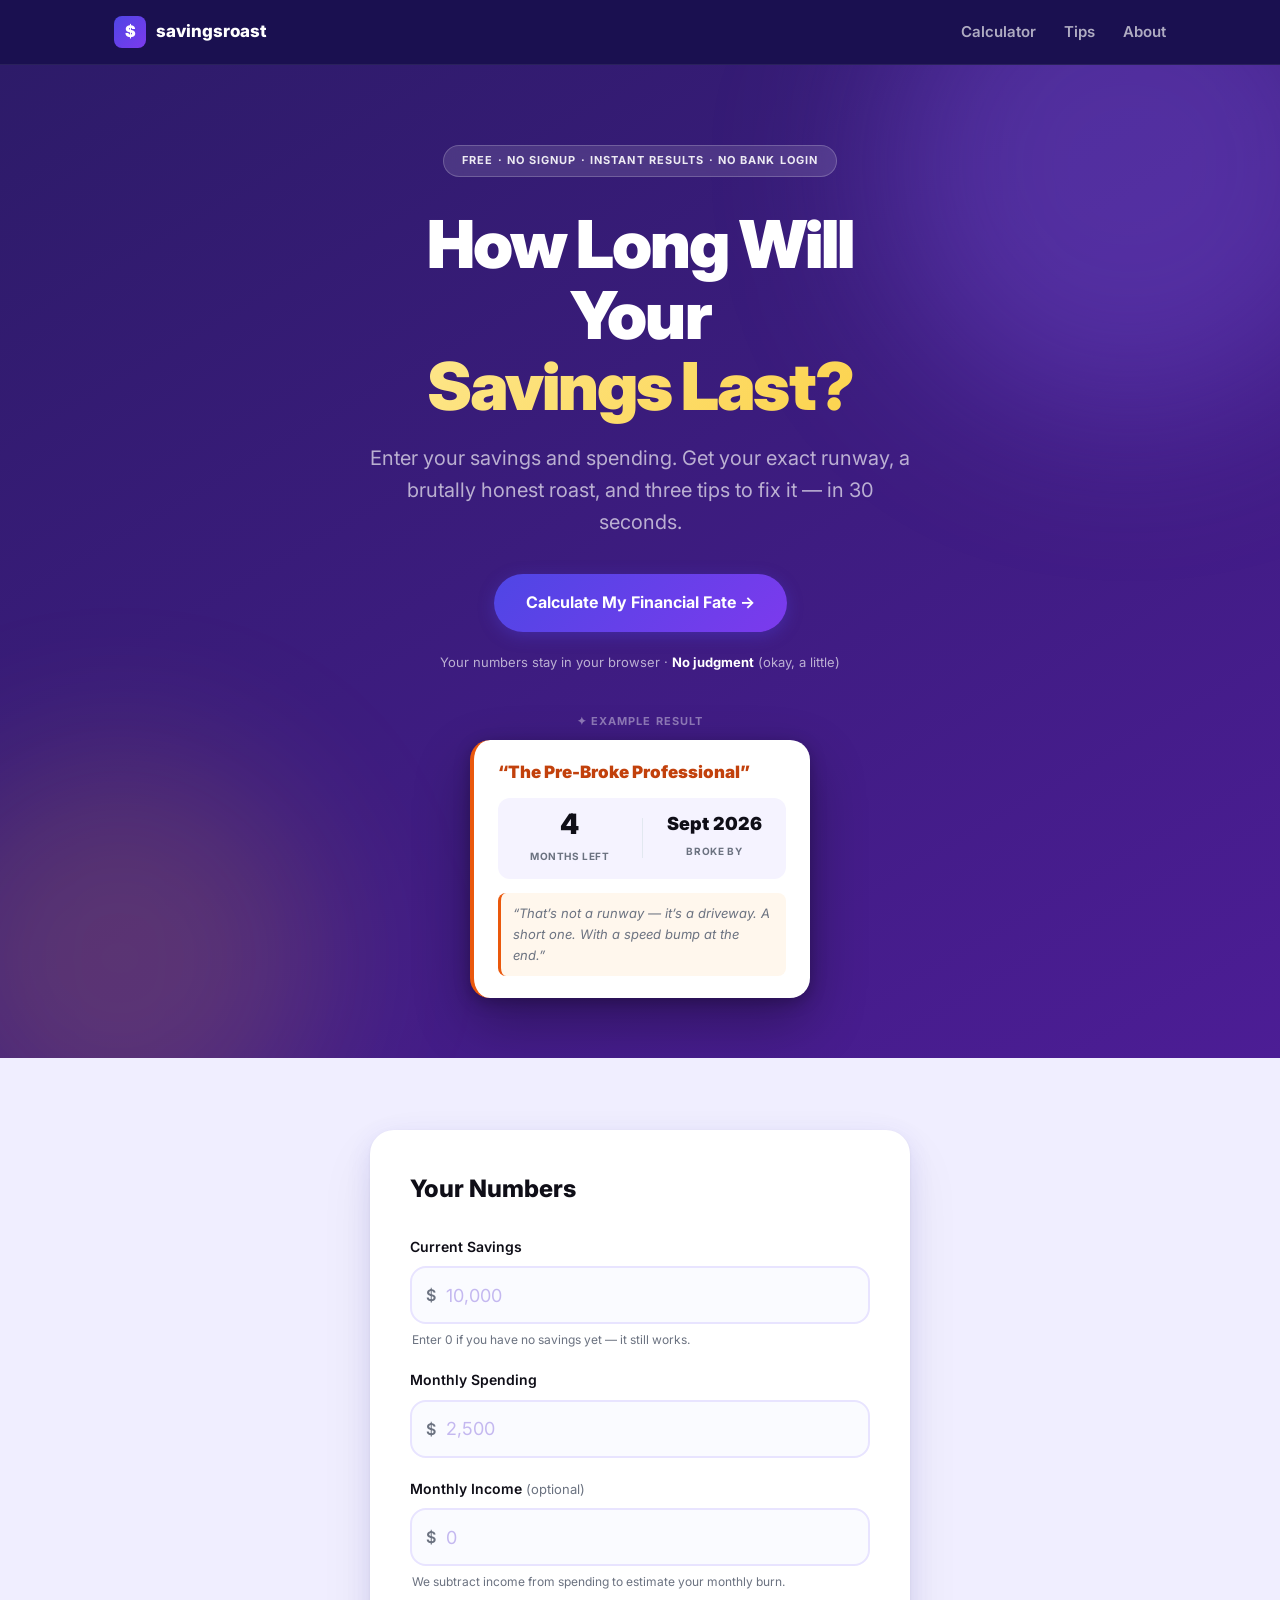
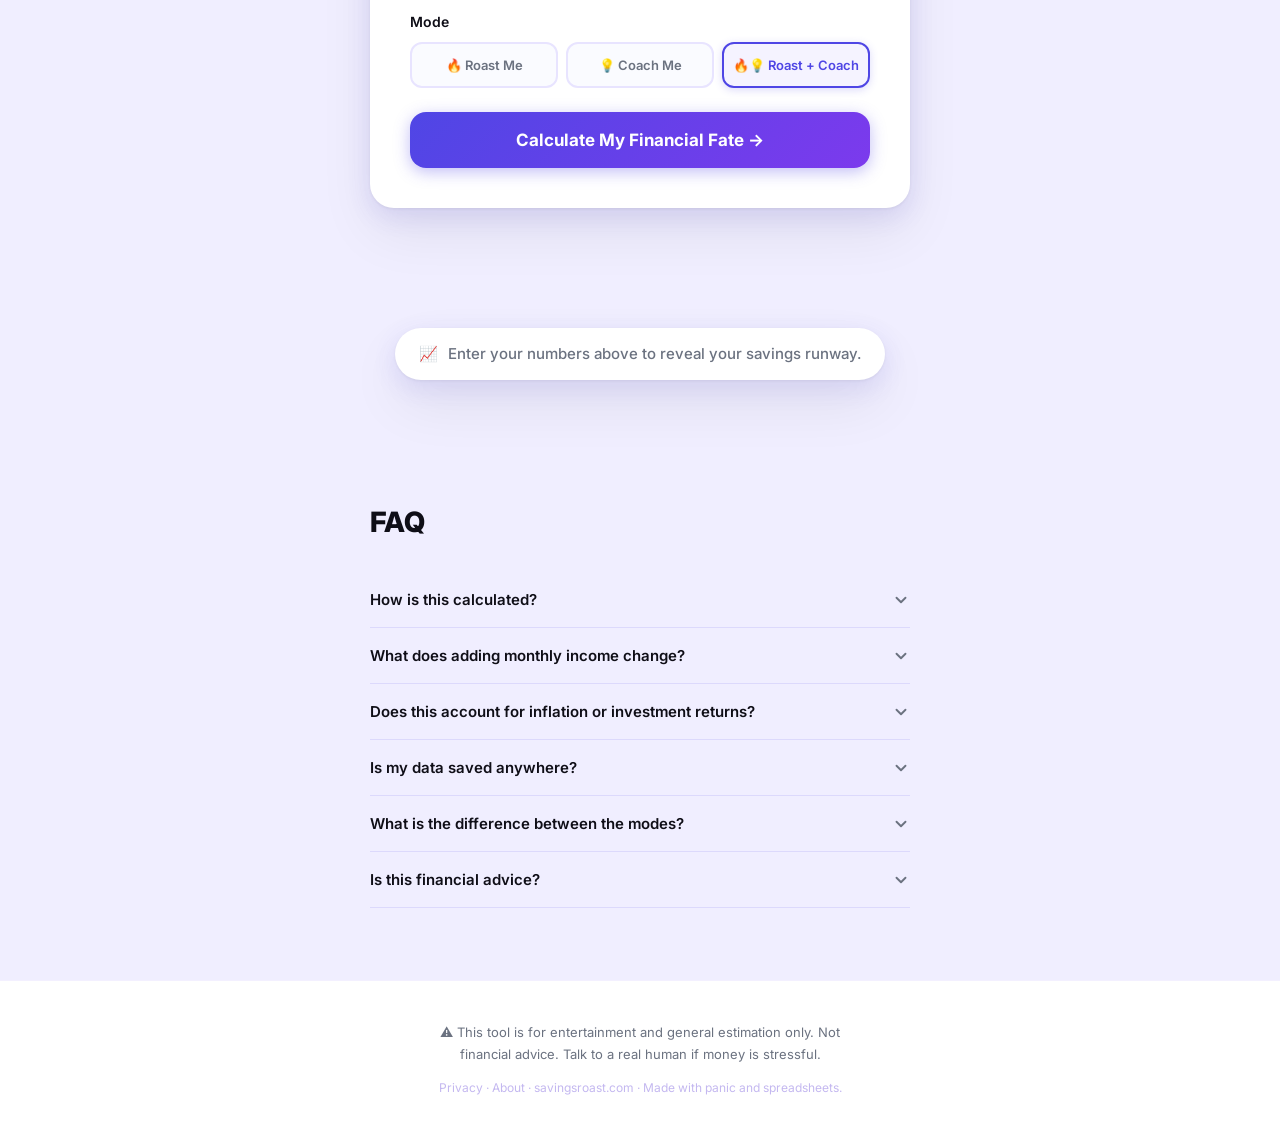
==== index.html @ 1c950df3 "Upgrade: decimal runway, mode toggle, roast templates, new result card design" ====
<!DOCTYPE html>
<html lang="en">
<head>
  <meta charset="UTF-8">
  <meta name="viewport" content="width=device-width, initial-scale=1.0">
  <title>How Long Will Your Savings Last? | Free Savings Runway Calculator</title>
  <meta name="description" content="Find out exactly how long your savings will last. Enter your spending and income, get your runway, a spending nickname, a roast, and three tips to fix it. Free — no signup, no bank login.">
  <meta property="og:title" content="How Long Will Your Savings Last?">
  <meta property="og:description" content="Enter your numbers. Get your runway. Plus a roast you didn't ask for.">
  <meta property="og:type" content="website">
  <meta property="og:url" content="https://savingsroast.com">
  <meta property="og:image" content="https://savingsroast.com/og-image.png">
  <meta name="twitter:card" content="summary_large_image">
  <meta name="twitter:title" content="How Long Will Your Savings Last?">
  <meta name="twitter:description" content="Enter your numbers. Get your runway. Plus a roast you didn't ask for.">
  <meta name="twitter:image" content="https://savingsroast.com/og-image.png">
  <link rel="canonical" href="https://savingsroast.com">
  <link rel="icon" type="image/svg+xml" href="favicon.svg">
  <link rel="preconnect" href="https://fonts.googleapis.com">
  <link rel="preconnect" href="https://fonts.gstatic.com" crossorigin>
  <link href="https://fonts.googleapis.com/css2?family=Inter:wght@400;500;600;700;800;900&display=swap" rel="stylesheet">
  <link rel="stylesheet" href="style.css">
  <script async src="https://pagead2.googlesyndication.com/pagead/js/adsbygoogle.js?client=ca-pub-2034224714901769" crossorigin="anonymous"></script>
</head>
<body>

  <div id="nav-root"></div>
  <script src="/nav.js"></script>

  <!-- ===================== HERO ===================== -->
  <section class="hero" id="top">
    <div class="container">
      <div class="badge">Free &middot; No signup &middot; Instant results &middot; No bank login</div>
      <h1>How Long Will Your<br><span class="accent">Savings Last?</span></h1>
      <p class="subhead">Enter your savings and spending. Get your exact runway, a brutally honest roast, and three tips to fix it &mdash; in 30 seconds.</p>
      <a href="#calculator" class="btn btn-primary">Calculate My Financial Fate &rarr;</a>
      <p class="social-proof">Your numbers stay in your browser &middot; <strong>No judgment</strong> (okay, a little)</p>

      <!-- Sample result preview — shows visitors what they'll get -->
      <div class="hero-preview" aria-hidden="true">
        <p class="preview-eyebrow">&#10022; Example result</p>
        <div class="preview-card">
          <p class="preview-nickname">&ldquo;The Pre-Broke Professional&rdquo;</p>
          <div class="preview-stats">
            <div class="preview-stat">
              <span class="preview-value">4</span>
              <span class="preview-stat-label">months left</span>
            </div>
            <div class="preview-divider"></div>
            <div class="preview-stat">
              <span class="preview-value preview-value--date">Sept 2026</span>
              <span class="preview-stat-label">broke by</span>
            </div>
          </div>
          <p class="preview-roast">&ldquo;That&rsquo;s not a runway &mdash; it&rsquo;s a driveway. A short one. With a speed bump at the end.&rdquo;</p>
        </div>
      </div>
    </div>
  </section>

  <!-- ===================== CALCULATOR ===================== -->
  <section class="calculator-section" id="calculator">
    <div class="container">
      <div class="card form-card">
        <h2>Your Numbers</h2>

        <form id="calculator-form" novalidate>

          <div class="field-group">
            <label for="savings">Current Savings</label>
            <div class="input-wrapper">
              <span class="prefix" aria-hidden="true">$</span>
              <input
                type="text"
                id="savings"
                name="savings"
                inputmode="decimal"
                placeholder="10,000"
                autocomplete="off"
                aria-required="true"
                aria-describedby="savings-hint"
              >
            </div>
            <p class="field-hint" id="savings-hint">Enter 0 if you have no savings yet &mdash; it still works.</p>
          </div>

          <div class="field-group">
            <label for="spending">Monthly Spending</label>
            <div class="input-wrapper">
              <span class="prefix" aria-hidden="true">$</span>
              <input
                type="text"
                id="spending"
                name="spending"
                inputmode="decimal"
                placeholder="2,500"
                autocomplete="off"
                aria-required="true"
              >
            </div>
          </div>

          <div class="field-group">
            <label for="income">
              Monthly Income
              <span class="optional">(optional)</span>
            </label>
            <div class="input-wrapper">
              <span class="prefix" aria-hidden="true">$</span>
              <input
                type="text"
                id="income"
                name="income"
                inputmode="decimal"
                placeholder="0"
                autocomplete="off"
                aria-describedby="income-hint"
              >
            </div>
            <p class="field-hint" id="income-hint">We subtract income from spending to estimate your monthly burn.</p>
          </div>

          <div class="field-group">
            <label id="mode-label">Mode</label>
            <div class="mode-toggle" role="group" aria-labelledby="mode-label">
              <button type="button" class="mode-btn" data-mode="roast" aria-pressed="false">&#128293; Roast Me</button>
              <button type="button" class="mode-btn" data-mode="coach" aria-pressed="false">&#128161; Coach Me</button>
              <button type="button" class="mode-btn active" data-mode="both" aria-pressed="true">&#128293;&#128161; Roast + Coach</button>
            </div>
          </div>

          <div id="error-msg" class="error-msg" role="alert" aria-live="polite"></div>

          <button type="submit" class="btn btn-primary btn-full">Calculate My Financial Fate &rarr;</button>

        </form>
      </div>
    </div>
  </section>

  <!-- ===================== RESULTS ===================== -->
  <section class="results-section" id="results" aria-live="polite" aria-atomic="true">
    <div class="container">

      <div class="card result-card" id="result-card">

        <!-- Headline -->
        <div class="result-headline-section">
          <span class="result-label">&#10022; YOUR SAVINGS RUNWAY</span>
          <p class="result-headline" id="result-headline">Your savings will last about</p>
          <p class="result-duration" id="result-duration"></p>
          <span class="result-status-badge" id="result-status-badge"></span>
        </div>

        <!-- Stats -->
        <div class="stat-grid" id="stat-grid"></div>

        <div class="divider"></div>

        <!-- Identity nickname -->
        <p class="nickname" id="result-nickname"></p>

        <!-- Roast block (shown for roast / both modes) -->
        <div id="roast-block">
          <span class="section-label">&#128293; Your Roast</span>
          <p class="roast-text" id="result-roast"></p>
        </div>

        <!-- Coach block (shown for coach / both modes) -->
        <div id="coach-block">
          <span class="section-label">&#128161; 3 Ways to Stretch Further</span>
          <p class="coach-intro" id="coach-intro"></p>
          <ol class="tips-list" id="result-tips"></ol>
        </div>

        <!-- Disclaimer -->
        <p class="result-disclaimer">This tool is for education and entertainment only. It is not financial advice.</p>

        <p class="watermark">savingsroast.com</p>
      </div>

      <div class="share-row">
        <button class="btn btn-secondary" id="copy-btn" onclick="copyResult()">&#128203; Copy My Result</button>
        <button class="btn btn-secondary" id="copy-roast-btn" onclick="copyRoast()">&#9988;&#65039; Copy the Roast</button>
        <button class="btn btn-secondary" id="tweet-btn" onclick="tweetResult()">&#128038; Tweet My Shame</button>
        <button class="btn btn-outline" onclick="resetForm()">&#8617; Try Again</button>
      </div>

    </div>
  </section>

  <!-- ===================== CALC PROMPT ===================== -->
  <div class="calc-prompt" id="calc-prompt">
    <div class="calc-prompt-inner">
      <span>&#128200;</span>
      <span>Enter your numbers above to reveal your savings runway.</span>
    </div>
  </div>

  <!-- ===================== FAQ ===================== -->
  <section class="faq-section" id="faq">
    <div class="container">
      <h2>FAQ</h2>
      <div class="faq-list" id="faq-list">
        <!-- injected by JS -->
      </div>
    </div>
  </section>

  <!-- footer injected by nav.js -->
  <div id="footer-root"></div>

  <script src="script.js"></script>
</body>
</html>
---- style.css ----
/* ============================================================
   DESIGN TOKENS
   ============================================================ */
:root {
  /* Backgrounds */
  --bg:            #FFFFFF;
  --bg-section:    #F0EEFF;
  --bg-hero-from:  #2D1B69;
  --bg-hero-to:    #4C1D95;

  /* Cards */
  --card:          #FFFFFF;
  --shadow-card:
    0 1px 3px  rgba(0, 0, 0, 0.06),
    0 8px 24px rgba(79, 70, 229, 0.12),
    0 24px 56px rgba(0, 0, 0, 0.07);
  --shadow-btn:    0 4px 16px rgba(79, 70, 229, 0.35);

  /* Text — on dark (hero only) */
  --text-on-dark:       #FFFFFF;
  --text-on-dark-muted: rgba(255, 255, 255, 0.65);

  /* Text — on light (everywhere else) */
  --text-dark:       #0F0E17;
  --text-dark-muted: #6B7280;

  /* Accent */
  --accent:       #4F46E5;
  --accent-hover: #4338CA;

  /* Roast levels */
  --accent-gentle: #16A34A;
  --accent-spicy:  #EA580C;
  --accent-savage: #DC2626;

  /* Shared */
  --radius-sm:   12px;
  --radius-md:   16px;
  --radius-lg:   24px;
  --radius-pill: 999px;
  --font: 'Inter', -apple-system, BlinkMacSystemFont, 'Segoe UI', sans-serif;
  --transition: 0.2s ease;
}

/* ============================================================
   RESET & BASE
   ============================================================ */
*, *::before, *::after {
  box-sizing: border-box;
  margin: 0;
  padding: 0;
}

html { scroll-behavior: smooth; }

body {
  font-family: var(--font);
  background: var(--bg);
  color: var(--text-dark);
  line-height: 1.6;
  -webkit-font-smoothing: antialiased;
}

/* ============================================================
   LAYOUT
   ============================================================ */
.container {
  width: 100%;
  max-width: 580px;
  margin: 0 auto;
  padding: 0 20px;
}

/* ============================================================
   HERO  (dark gradient — bold entry point)
   ============================================================ */
.hero {
  min-height: 100svh;
  display: flex;
  align-items: center;
  justify-content: center;
  text-align: center;
  padding: 80px 0 60px;
  background: linear-gradient(150deg, var(--bg-hero-from) 0%, var(--bg-hero-to) 100%);
  position: relative;
  overflow: hidden;
}

/* Decorative glow blobs */
.hero::before,
.hero::after {
  content: '';
  position: absolute;
  border-radius: 50%;
  filter: blur(80px);
  pointer-events: none;
}
.hero::before {
  width: 500px;
  height: 500px;
  background: rgba(139, 92, 246, 0.3);
  top: -150px;
  right: -100px;
}
.hero::after {
  width: 400px;
  height: 400px;
  background: rgba(251, 191, 36, 0.15);
  bottom: -100px;
  left: -80px;
}

.hero .container { position: relative; z-index: 1; }

/* Badge */
.badge {
  display: inline-block;
  font-size: 11px;
  font-weight: 700;
  letter-spacing: 0.1em;
  text-transform: uppercase;
  color: rgba(255, 255, 255, 0.9);
  background: rgba(255, 255, 255, 0.12);
  border: 1px solid rgba(255, 255, 255, 0.2);
  border-radius: var(--radius-pill);
  padding: 6px 18px;
  margin-bottom: 32px;
  backdrop-filter: blur(8px);
}

.hero h1 {
  font-size: clamp(36px, 9vw, 66px);
  font-weight: 900;
  line-height: 1.08;
  letter-spacing: -0.03em;
  color: var(--text-on-dark);
  margin-bottom: 20px;
}

.hero h1 .accent {
  background: linear-gradient(135deg, #FDE68A 0%, #FCD34D 100%);
  -webkit-background-clip: text;
  -webkit-text-fill-color: transparent;
  background-clip: text;
}

.subhead {
  font-size: clamp(16px, 3.5vw, 20px);
  color: var(--text-on-dark-muted);
  margin-bottom: 36px;
  line-height: 1.6;
}

.social-proof {
  margin-top: 20px;
  font-size: 13px;
  color: var(--text-on-dark-muted);
}

.social-proof strong { color: var(--text-on-dark); }

/* ============================================================
   BUTTONS
   ============================================================ */
.btn {
  display: inline-flex;
  align-items: center;
  justify-content: center;
  gap: 8px;
  padding: 16px 32px;
  border-radius: var(--radius-pill);
  font-family: var(--font);
  font-size: 16px;
  font-weight: 700;
  cursor: pointer;
  border: none;
  text-decoration: none;
  transition: transform var(--transition), box-shadow var(--transition);
  white-space: nowrap;
  -webkit-tap-highlight-color: transparent;
}

.btn:active { transform: scale(0.97); }

.btn-primary {
  background: linear-gradient(135deg, #4F46E5, #7C3AED);
  color: #FFFFFF;
  box-shadow: var(--shadow-btn);
}

.btn-primary:hover {
  transform: translateY(-2px);
  box-shadow: 0 8px 28px rgba(79, 70, 229, 0.5);
}

.btn-secondary {
  background: #FFFFFF;
  color: var(--text-dark);
  border: 1.5px solid #E5E7EB;
  box-shadow: 0 1px 3px rgba(0, 0, 0, 0.06);
}

.btn-secondary:hover {
  border-color: var(--accent);
  color: var(--accent);
  box-shadow: 0 2px 8px rgba(79, 70, 229, 0.15);
}

.btn-outline {
  background: transparent;
  color: var(--text-dark-muted);
  border: 1.5px solid #E5E7EB;
}

.btn-outline:hover {
  color: var(--text-dark);
  border-color: #D1D5DB;
}

.btn-full {
  width: 100%;
  padding: 18px;
  font-size: 17px;
  border-radius: var(--radius-md);
  margin-top: 4px;
}

/* ============================================================
   CARDS
   ============================================================ */
.card {
  background: var(--card);
  border-radius: var(--radius-lg);
  padding: 32px 28px;
  box-shadow: var(--shadow-card);
  color: var(--text-dark);
}

/* ============================================================
   CALCULATOR SECTION  (light lavender background)
   ============================================================ */
.calculator-section {
  padding: 72px 0;
  background: var(--bg-section);
}

.form-card h2 {
  font-size: 24px;
  font-weight: 800;
  color: var(--text-dark);
  margin-bottom: 28px;
}

/* Field Groups */
.field-group { margin-bottom: 20px; }

.field-group label {
  display: block;
  font-size: 14px;
  font-weight: 600;
  color: var(--text-dark);
  margin-bottom: 8px;
}

.optional {
  font-weight: 400;
  color: var(--text-dark-muted);
  font-size: 13px;
}

/* Inputs */
.input-wrapper {
  position: relative;
  display: flex;
  align-items: center;
}

.prefix {
  position: absolute;
  left: 16px;
  font-size: 16px;
  font-weight: 600;
  color: var(--text-dark-muted);
  pointer-events: none;
  z-index: 1;
  line-height: 1;
}

.input-wrapper input {
  width: 100%;
  height: 58px;
  padding: 0 16px 0 34px;
  font-family: var(--font);
  font-size: 18px;
  font-weight: 600;
  color: var(--text-dark);
  background: #FAFBFF;
  border: 2px solid #E8E4FF;
  border-radius: var(--radius-md);
  outline: none;
  transition: border-color var(--transition), box-shadow var(--transition), background var(--transition);
  -webkit-appearance: none;
  appearance: none;
}

.input-wrapper input::placeholder {
  color: #C4B8F0;
  font-weight: 400;
}

.input-wrapper input:focus {
  border-color: var(--accent);
  box-shadow: 0 0 0 4px rgba(79, 70, 229, 0.12);
  background: #FFFFFF;
}

/* Roast Toggle */
.roast-toggle {
  display: flex;
  gap: 8px;
}

.roast-btn {
  flex: 1;
  padding: 14px 8px;
  border-radius: var(--radius-sm);
  font-family: var(--font);
  font-size: 14px;
  font-weight: 600;
  cursor: pointer;
  border: 2px solid #E8E4FF;
  background: #FAFBFF;
  color: var(--text-dark-muted);
  transition: all var(--transition);
  -webkit-tap-highlight-color: transparent;
}

.roast-btn:hover {
  border-color: #C4B8F0;
  color: var(--text-dark);
}

.roast-btn.active[data-level="gentle"] {
  border-color: var(--accent-gentle);
  background: #F0FDF4;
  color: #15803D;
  box-shadow: 0 2px 8px rgba(22, 163, 74, 0.2);
}

.roast-btn.active[data-level="spicy"] {
  border-color: var(--accent-spicy);
  background: #FFF7ED;
  color: #C2410C;
  box-shadow: 0 2px 8px rgba(234, 88, 12, 0.2);
}

.roast-btn.active[data-level="savage"] {
  border-color: var(--accent-savage);
  background: #FEF2F2;
  color: #B91C1C;
  box-shadow: 0 2px 8px rgba(220, 38, 38, 0.2);
}

/* Error */
.error-msg {
  display: none;
  color: #B91C1C;
  font-size: 14px;
  font-weight: 500;
  margin-bottom: 16px;
  padding: 12px 16px;
  background: #FEF2F2;
  border-radius: var(--radius-sm);
  border: 1.5px solid #FECACA;
}

.error-msg.visible { display: block; }

/* ============================================================
   RESULTS SECTION  (clean white)
   ============================================================ */
.results-section {
  padding: 72px 0;
  background: var(--bg);
  display: none;
}

.results-section.visible { display: block; }

/* Result Card */
.result-card {
  margin-bottom: 20px;
  border: 3px solid transparent;
  transition: border-color var(--transition);
  background: #FFFFFF;
}

/* border/shadow handled by data-severity rules — see top of file */
.result-card[data-level="savage"] {
  /* legacy — kept for safety, overridden by data-severity */
}

/* Result Header */
.result-header { margin-bottom: 20px; }

.result-label {
  font-size: 11px;
  font-weight: 700;
  letter-spacing: 0.12em;
  text-transform: uppercase;
  color: var(--text-dark-muted);
  display: block;
  margin-bottom: 8px;
}

.nickname {
  font-size: clamp(20px, 5vw, 27px);
  font-weight: 900;
  color: var(--text-dark);
  line-height: 1.2;
}

/* nickname colors now handled by data-severity rules above */

/* Stat Grid */
.stat-grid {
  display: grid;
  grid-template-columns: 1fr 1fr;
  gap: 10px;
  margin-bottom: 20px;
}

.stat-box {
  background: #F5F3FF;
  border-radius: var(--radius-md);
  padding: 18px 12px;
  text-align: center;
}

.stat-value {
  font-size: clamp(24px, 6vw, 36px);
  font-weight: 900;
  color: var(--text-dark);
  line-height: 1.1;
  display: block;
  word-break: break-word;
}

.stat-label {
  font-size: 11px;
  font-weight: 600;
  color: var(--text-dark-muted);
  text-transform: uppercase;
  letter-spacing: 0.06em;
  margin-top: 5px;
  display: block;
}

.stat-full { grid-column: 1 / -1; }

/* Divider */
.divider {
  height: 1px;
  background: #F3F0FF;
  margin: 20px 0;
}

/* Section Labels */
.section-label {
  font-size: 12px;
  font-weight: 700;
  letter-spacing: 0.08em;
  text-transform: uppercase;
  color: var(--text-dark-muted);
  display: block;
  margin-bottom: 10px;
}

/* Roast */
.roast-text {
  font-size: 16px;
  font-style: italic;
  color: var(--text-dark);
  line-height: 1.65;
  padding: 16px 18px;
  background: #FAFBFF;
  border-radius: var(--radius-sm);
  border-left: 4px solid transparent;
}

/* roast-text colors now handled by data-severity rules above */

/* Tips */
.tips-list {
  list-style: none;
  counter-reset: tips;
  display: flex;
  flex-direction: column;
  gap: 10px;
}

.tips-list li {
  counter-increment: tips;
  display: flex;
  align-items: flex-start;
  gap: 12px;
  font-size: 15px;
  color: var(--text-dark);
  line-height: 1.5;
}

.tips-list li::before {
  content: counter(tips);
  display: flex;
  align-items: center;
  justify-content: center;
  flex-shrink: 0;
  width: 26px;
  height: 26px;
  background: #EDE9FE;
  border-radius: 50%;
  font-size: 11px;
  font-weight: 800;
  color: var(--accent);
  margin-top: 0;
}

/* Watermark */
.watermark {
  margin-top: 24px;
  text-align: center;
  font-size: 12px;
  font-weight: 600;
  color: #C4B8F0;
  letter-spacing: 0.06em;
}

/* Share Row */
.share-row {
  display: flex;
  flex-wrap: wrap;
  gap: 10px;
  justify-content: center;
}

.share-row .btn {
  font-size: 14px;
  padding: 12px 20px;
}

/* ============================================================
   FAQ SECTION  (light lavender — matches calculator)
   ============================================================ */
.faq-section {
  padding: 72px 0;
  background: var(--bg-section);
}

.faq-section h2 {
  font-size: 28px;
  font-weight: 800;
  color: var(--text-dark);
  margin-bottom: 28px;
}

.faq-item {
  border-bottom: 1px solid rgba(79, 70, 229, 0.12);
  background: transparent;
}

.faq-question {
  width: 100%;
  display: flex;
  justify-content: space-between;
  align-items: center;
  padding: 18px 0;
  background: none;
  border: none;
  cursor: pointer;
  font-family: var(--font);
  font-size: 15px;
  font-weight: 600;
  color: var(--text-dark);
  text-align: left;
  gap: 16px;
  -webkit-tap-highlight-color: transparent;
  transition: color var(--transition);
}

.faq-question:hover { color: var(--accent); }

.faq-chevron {
  flex-shrink: 0;
  width: 18px;
  height: 18px;
  color: var(--text-dark-muted);
  transition: transform 0.25s ease, color 0.2s ease;
}

.faq-item.open .faq-chevron {
  transform: rotate(180deg);
  color: var(--accent);
}

.faq-answer {
  overflow: hidden;
  max-height: 0;
  transition: max-height 0.3s ease, padding 0.3s ease;
  font-size: 14px;
  color: var(--text-dark-muted);
  line-height: 1.75;
  padding-bottom: 0;
}

.faq-item.open .faq-answer {
  max-height: 300px;
  padding-bottom: 18px;
}

/* ============================================================
   FOOTER
   ============================================================ */
.footer {
  padding: 40px 0 48px;
  text-align: center;
  background: var(--bg);
  border-top: 1px solid #F3F0FF;
}

.disclaimer {
  font-size: 13px;
  color: var(--text-dark-muted);
  max-width: 400px;
  margin: 0 auto 12px;
  line-height: 1.7;
}

.footer-tag {
  font-size: 12px;
  color: #C4B8F0;
}

.footer-link {
  color: inherit;
  text-decoration: none;
  transition: color var(--transition);
}

.footer-link:hover { color: var(--text-dark-muted); }

/* ============================================================
   MODE TOGGLE  (Roast Me / Coach Me / Roast + Coach)
   ============================================================ */
.mode-toggle {
  display: flex;
  gap: 8px;
  flex-wrap: wrap;
}

.mode-btn {
  flex: 1;
  min-width: 0;
  padding: 13px 6px;
  border-radius: var(--radius-sm);
  font-family: var(--font);
  font-size: 13px;
  font-weight: 600;
  cursor: pointer;
  border: 2px solid #E8E4FF;
  background: #FAFBFF;
  color: var(--text-dark-muted);
  transition: all var(--transition);
  text-align: center;
  -webkit-tap-highlight-color: transparent;
}

.mode-btn:hover {
  border-color: #C4B8F0;
  color: var(--text-dark);
}

.mode-btn.active[data-mode="roast"] {
  border-color: var(--accent-spicy);
  background: #FFF7ED;
  color: #C2410C;
  box-shadow: 0 2px 8px rgba(234, 88, 12, 0.2);
}

.mode-btn.active[data-mode="coach"] {
  border-color: var(--accent-gentle);
  background: #F0FDF4;
  color: #15803D;
  box-shadow: 0 2px 8px rgba(22, 163, 74, 0.2);
}

.mode-btn.active[data-mode="both"] {
  border-color: var(--accent);
  background: #F5F3FF;
  color: var(--accent);
  box-shadow: 0 2px 8px rgba(79, 70, 229, 0.2);
}

@media (max-width: 380px) {
  .mode-toggle   { flex-direction: column; }
  .mode-btn      { flex: none; font-size: 14px; }
}

/* ============================================================
   RESULT CARD — SEVERITY SYSTEM  (replaces data-level)
   ============================================================ */
.result-card[data-severity="danger"] {
  border-color: var(--accent-savage);
  box-shadow: 0 1px 3px rgba(0,0,0,.06), 0 8px 24px rgba(220,38,38,.14), 0 24px 56px rgba(0,0,0,.06);
}
.result-card[data-severity="caution"] {
  border-color: var(--accent-spicy);
  box-shadow: 0 1px 3px rgba(0,0,0,.06), 0 8px 24px rgba(234,88,12,.14), 0 24px 56px rgba(0,0,0,.06);
}
.result-card[data-severity="good"] {
  border-color: var(--accent-gentle);
  box-shadow: 0 1px 3px rgba(0,0,0,.06), 0 8px 24px rgba(22,163,74,.14), 0 24px 56px rgba(0,0,0,.06);
}

.result-card[data-severity="danger"]  .nickname { color: #B91C1C; }
.result-card[data-severity="caution"] .nickname { color: #C2410C; }
.result-card[data-severity="good"]    .nickname { color: #15803D; }

.result-card[data-severity="danger"]  .roast-text { border-left-color: var(--accent-savage); background: #FEF2F2; }
.result-card[data-severity="caution"] .roast-text { border-left-color: var(--accent-spicy);  background: #FFF7ED; }
.result-card[data-severity="good"]    .roast-text { border-left-color: var(--accent-gentle); background: #F0FDF4; }

/* ============================================================
   RESULT CARD — HEADLINE & DURATION
   ============================================================ */
.result-headline-section {
  margin-bottom: 20px;
}

.result-headline {
  font-size: 14px;
  font-weight: 600;
  color: var(--text-dark-muted);
  text-transform: uppercase;
  letter-spacing: 0.06em;
  margin-bottom: 4px;
}

.result-duration {
  font-size: clamp(32px, 8vw, 52px);
  font-weight: 900;
  color: var(--text-dark);
  line-height: 1.1;
  letter-spacing: -0.02em;
  margin-bottom: 10px;
}

.result-status-badge {
  display: inline-block;
  padding: 4px 14px;
  border-radius: var(--radius-pill);
  font-size: 11px;
  font-weight: 700;
  letter-spacing: 0.07em;
  text-transform: uppercase;
}

.result-card[data-severity="danger"]  .result-status-badge { background: #FEF2F2; color: #B91C1C; }
.result-card[data-severity="caution"] .result-status-badge { background: #FFF7ED; color: #C2410C; }
.result-card[data-severity="good"]    .result-status-badge { background: #F0FDF4; color: #15803D; }

/* ============================================================
   RESULT CARD — COACH BLOCK
   ============================================================ */
#coach-block {
  margin-top: 4px;
}

#roast-block + #coach-block {
  border-top: 1px solid #F3F0FF;
  margin-top: 20px;
  padding-top: 20px;
}

.coach-intro {
  font-size: 15px;
  color: var(--text-dark);
  line-height: 1.7;
  padding: 14px 16px;
  background: #F0FDF4;
  border-radius: var(--radius-sm);
  border-left: 4px solid var(--accent-gentle);
  margin-bottom: 16px;
}

/* ============================================================
   RESULT CARD — DISCLAIMER
   ============================================================ */
.result-disclaimer {
  margin-top: 20px;
  font-size: 11px;
  color: #C4B8F0;
  text-align: center;
  line-height: 1.5;
  padding-top: 16px;
  border-top: 1px solid #F3F0FF;
}

/* ============================================================
   CALC PROMPT  (shows before calculation)
   ============================================================ */
.calc-prompt {
  padding: 48px 0;
  text-align: center;
  background: var(--bg-section);
}

.calc-prompt-inner {
  display: inline-flex;
  align-items: center;
  gap: 10px;
  padding: 14px 24px;
  background: var(--card);
  border-radius: var(--radius-pill);
  box-shadow: var(--shadow-card);
  font-size: 15px;
  color: var(--text-dark-muted);
  font-weight: 500;
}

/* ============================================================
   HERO PREVIEW CARD
   ============================================================ */
.hero-preview {
  margin-top: 40px;
  text-align: center;
}

.preview-eyebrow {
  font-size: 11px;
  font-weight: 700;
  letter-spacing: 0.1em;
  text-transform: uppercase;
  color: rgba(255, 255, 255, 0.4);
  margin-bottom: 10px;
}

.preview-card {
  background: #FFFFFF;
  border-radius: 20px;
  padding: 22px 24px;
  max-width: 340px;
  margin: 0 auto;
  border-left: 4px solid var(--accent-spicy);
  box-shadow:
    0 4px 16px rgba(0, 0, 0, 0.25),
    0 24px 56px rgba(0, 0, 0, 0.3);
  text-align: left;
}

.preview-nickname {
  font-size: 17px;
  font-weight: 900;
  color: #C2410C;
  margin-bottom: 14px;
  line-height: 1.25;
}

.preview-stats {
  display: flex;
  align-items: center;
  gap: 0;
  margin-bottom: 14px;
  background: #F5F3FF;
  border-radius: 12px;
  overflow: hidden;
}

.preview-stat {
  flex: 1;
  text-align: center;
  padding: 12px 8px;
}

.preview-divider {
  width: 1px;
  height: 40px;
  background: #E2E8F0;
  flex-shrink: 0;
}

.preview-value {
  display: block;
  font-size: 28px;
  font-weight: 900;
  color: #0F0E17;
  line-height: 1;
  margin-bottom: 4px;
}

.preview-value--date {
  font-size: 18px;
}

.preview-stat-label {
  font-size: 10px;
  font-weight: 700;
  text-transform: uppercase;
  letter-spacing: 0.06em;
  color: #6B7280;
}

.preview-roast {
  font-size: 13px;
  font-style: italic;
  color: #6B7280;
  line-height: 1.6;
  padding: 10px 12px;
  background: #FFF7ED;
  border-radius: 8px;
  border-left: 3px solid var(--accent-spicy);
  margin: 0;
}

/* ============================================================
   FIELD HINTS AND PER-FIELD ERROR STATES
   ============================================================ */
.field-hint {
  font-size: 12px;
  color: var(--text-dark-muted);
  margin-top: 7px;
  line-height: 1.5;
  padding-left: 2px;
}

.input-wrapper.has-error input {
  border-color: var(--accent-savage) !important;
  box-shadow: 0 0 0 4px rgba(220, 38, 38, 0.1) !important;
  background: #FFF5F5;
}

/* ============================================================
   SITE NAV  (shared across all pages)
   ============================================================ */
.site-nav {
  background: #1A1050;
  position: sticky;
  top: 0;
  z-index: 200;
  border-bottom: 1px solid rgba(255, 255, 255, 0.07);
}

.nav-container {
  max-width: 1100px;
  margin: 0 auto;
  padding: 0 24px;
  height: 64px;
  display: flex;
  align-items: center;
  justify-content: space-between;
  gap: 24px;
}

.nav-brand {
  display: flex;
  align-items: center;
  gap: 10px;
  text-decoration: none;
  font-weight: 800;
  font-size: 17px;
  color: #FFFFFF;
  flex-shrink: 0;
}

.nav-brand-icon {
  width: 32px;
  height: 32px;
  background: linear-gradient(135deg, #4F46E5, #7C3AED);
  border-radius: 8px;
  display: flex;
  align-items: center;
  justify-content: center;
  font-size: 16px;
  font-weight: 900;
  color: #FFFFFF;
  flex-shrink: 0;
}

.nav-links {
  display: flex;
  align-items: center;
  gap: 28px;
}

.nav-link {
  text-decoration: none;
  font-size: 15px;
  font-weight: 600;
  color: rgba(255, 255, 255, 0.65);
  transition: color var(--transition);
  white-space: nowrap;
}

.nav-link:hover { color: #FFFFFF; }

.nav-link.active { color: #FCD34D; }

@media (max-width: 400px) {
  .nav-brand-name { display: none; }
  .nav-links { gap: 18px; }
  .nav-link { font-size: 14px; }
}

/* ============================================================
   PAGE HERO  (inner pages — shorter than home hero)
   ============================================================ */
.page-hero {
  padding: 72px 0 56px;
  background: linear-gradient(150deg, var(--bg-hero-from) 0%, var(--bg-hero-to) 100%);
  text-align: center;
  position: relative;
  overflow: hidden;
}

.page-hero::before {
  content: '';
  position: absolute;
  width: 420px;
  height: 420px;
  background: rgba(139, 92, 246, 0.2);
  border-radius: 50%;
  filter: blur(60px);
  top: -160px;
  right: -60px;
  pointer-events: none;
}

.page-hero h1 {
  font-size: clamp(28px, 6vw, 48px);
  font-weight: 900;
  color: #FFFFFF;
  letter-spacing: -0.02em;
  line-height: 1.1;
  margin-bottom: 12px;
  position: relative;
}

.page-hero p {
  font-size: clamp(15px, 2.5vw, 18px);
  color: rgba(255, 255, 255, 0.65);
  max-width: 480px;
  margin: 0 auto;
  line-height: 1.6;
  position: relative;
}

/* ============================================================
   WIDE CONTAINER  (inner pages — more room for prose)
   ============================================================ */
.container-wide {
  width: 100%;
  max-width: 720px;
  margin: 0 auto;
  padding: 0 20px;
}

/* ============================================================
   PAGE CONTENT  (inner page main areas)
   ============================================================ */
.page-content {
  padding: 72px 0;
  background: var(--bg);
}

.page-content-alt {
  padding: 72px 0;
  background: var(--bg-section);
}

/* ============================================================
   ARTICLE CARDS  (tips page)
   ============================================================ */
.article-list {
  display: flex;
  flex-direction: column;
  gap: 32px;
}

.article-card {
  background: var(--card);
  border-radius: var(--radius-lg);
  padding: 36px 32px;
  box-shadow: var(--shadow-card);
  border-left: 5px solid var(--accent);
}

.article-card.accent-green  { border-left-color: var(--accent-gentle); }
.article-card.accent-orange { border-left-color: var(--accent-spicy); }
.article-card.accent-red    { border-left-color: var(--accent-savage); }
.article-card.accent-indigo { border-left-color: var(--accent); }

.article-meta {
  font-size: 12px;
  font-weight: 700;
  letter-spacing: 0.08em;
  text-transform: uppercase;
  color: var(--text-dark-muted);
  margin-bottom: 10px;
}

.article-card h2 {
  font-size: clamp(20px, 4vw, 26px);
  font-weight: 800;
  color: var(--text-dark);
  line-height: 1.2;
  margin-bottom: 16px;
}

.article-card p {
  font-size: 16px;
  color: var(--text-dark-muted);
  line-height: 1.8;
  margin-bottom: 16px;
}

.article-card p:last-child { margin-bottom: 0; }

.article-card ul,
.article-card ol {
  padding-left: 22px;
  margin-bottom: 16px;
}

.article-card li {
  font-size: 16px;
  color: var(--text-dark-muted);
  line-height: 1.8;
  margin-bottom: 6px;
}

.article-card strong { color: var(--text-dark); font-weight: 700; }

.tip-highlight {
  background: #F5F3FF;
  border-radius: var(--radius-sm);
  padding: 16px 20px;
  margin-top: 20px;
  border-left: 3px solid var(--accent);
}

.tip-highlight p {
  margin-bottom: 0 !important;
  color: var(--text-dark) !important;
  font-weight: 600;
  font-size: 15px !important;
}

/* ============================================================
   ABOUT PAGE SECTIONS
   ============================================================ */
.about-section {
  padding: 56px 0;
  border-bottom: 1px solid #F3F0FF;
}

.about-section:last-child { border-bottom: none; }

.about-section h2 {
  font-size: clamp(22px, 4vw, 28px);
  font-weight: 800;
  color: var(--text-dark);
  margin-bottom: 16px;
  line-height: 1.2;
}

.about-section p {
  font-size: 16px;
  color: var(--text-dark-muted);
  line-height: 1.8;
  margin-bottom: 14px;
}

.about-section p:last-child { margin-bottom: 0; }

.formula-box {
  background: #F5F3FF;
  border-radius: var(--radius-md);
  padding: 24px 28px;
  margin: 20px 0;
  text-align: center;
}

.formula-box .formula {
  font-size: clamp(16px, 3vw, 20px);
  font-weight: 700;
  color: var(--text-dark);
  margin-bottom: 8px;
}

.formula-box .formula-note {
  font-size: 14px;
  color: var(--text-dark-muted);
  margin-bottom: 0 !important;
}

.level-grid {
  display: grid;
  grid-template-columns: 1fr;
  gap: 12px;
  margin-top: 16px;
}

.level-item {
  display: flex;
  align-items: flex-start;
  gap: 14px;
  padding: 14px 18px;
  background: var(--card);
  border-radius: var(--radius-sm);
  box-shadow: 0 2px 8px rgba(0,0,0,0.06);
}

.level-badge {
  flex-shrink: 0;
  padding: 4px 12px;
  border-radius: var(--radius-pill);
  font-size: 12px;
  font-weight: 700;
  min-width: 68px;
  text-align: center;
}

.level-badge.gentle { background: #F0FDF4; color: #15803D; }
.level-badge.spicy  { background: #FFF7ED; color: #C2410C; }
.level-badge.savage { background: #FEF2F2; color: #B91C1C; }

.level-desc {
  font-size: 14px;
  color: var(--text-dark-muted);
  line-height: 1.6;
}

/* ============================================================
   PRIVACY PAGE
   ============================================================ */
.privacy-section {
  padding: 48px 0;
  border-bottom: 1px solid #F3F0FF;
}

.privacy-section:last-child { border-bottom: none; }

.privacy-section h2 {
  font-size: 20px;
  font-weight: 800;
  color: var(--text-dark);
  margin-bottom: 12px;
}

.privacy-section p {
  font-size: 15px;
  color: var(--text-dark-muted);
  line-height: 1.8;
  margin-bottom: 12px;
}

.privacy-section p:last-child { margin-bottom: 0; }

.privacy-section ul {
  padding-left: 20px;
  margin-bottom: 12px;
}

.privacy-section li {
  font-size: 15px;
  color: var(--text-dark-muted);
  line-height: 1.8;
  margin-bottom: 4px;
}

/* ============================================================
   REVIEW SECTION
   ============================================================ */
.review-section {
  padding: 64px 0;
  background: var(--bg);
}

.review-card {
  background: var(--card);
  border-radius: var(--radius-lg);
  padding: 40px 32px;
  box-shadow: var(--shadow-card);
  text-align: center;
  border-top: 4px solid #FBBF24;
}

.review-stars {
  font-size: 28px;
  letter-spacing: 4px;
  margin-bottom: 16px;
  display: block;
}

.review-card h2 {
  font-size: clamp(20px, 4vw, 26px);
  font-weight: 800;
  color: var(--text-dark);
  margin-bottom: 10px;
}

.review-card p {
  font-size: 16px;
  color: var(--text-dark-muted);
  margin-bottom: 24px;
  line-height: 1.6;
}

.btn-review {
  display: inline-flex;
  align-items: center;
  gap: 10px;
  padding: 14px 28px;
  background: #FFFFFF;
  color: var(--text-dark);
  border: 2px solid #E5E7EB;
  border-radius: var(--radius-pill);
  font-family: var(--font);
  font-size: 15px;
  font-weight: 700;
  text-decoration: none;
  cursor: pointer;
  transition: border-color var(--transition), box-shadow var(--transition), transform var(--transition);
  box-shadow: 0 2px 8px rgba(0,0,0,0.08);
}

.btn-review:hover {
  border-color: #4285F4;
  box-shadow: 0 4px 16px rgba(66, 133, 244, 0.2);
  transform: translateY(-1px);
}

.btn-review .google-g {
  width: 20px;
  height: 20px;
  flex-shrink: 0;
}

/* ============================================================
   CTA STRIP  (bottom of inner pages)
   ============================================================ */
.cta-strip {
  padding: 64px 0;
  background: linear-gradient(150deg, var(--bg-hero-from) 0%, var(--bg-hero-to) 100%);
  text-align: center;
}

.cta-strip h2 {
  font-size: clamp(24px, 5vw, 36px);
  font-weight: 900;
  color: #FFFFFF;
  margin-bottom: 12px;
  letter-spacing: -0.02em;
}

.cta-strip p {
  font-size: 17px;
  color: rgba(255, 255, 255, 0.65);
  margin-bottom: 28px;
}

/* ============================================================
   ANIMATIONS
   ============================================================ */
@keyframes slideUp {
  from { opacity: 0; transform: translateY(28px); }
  to   { opacity: 1; transform: translateY(0); }
}

.results-section.visible .result-card {
  animation: slideUp 0.4s ease forwards;
}

.results-section.visible .share-row {
  animation: slideUp 0.4s ease 0.1s both;
}

/* ============================================================
   RESPONSIVE
   ============================================================ */
@media (min-width: 480px) {
  .card { padding: 40px; }
  .roast-btn { font-size: 15px; padding: 14px 12px; }
  .share-row { justify-content: flex-start; }
}

/* ============================================================
   REDUCED MOTION
   ============================================================ */
@media (prefers-reduced-motion: reduce) {
  *, *::before, *::after {
    animation-duration: 0.01ms !important;
    transition-duration: 0.01ms !important;
  }
  html { scroll-behavior: auto; }
}
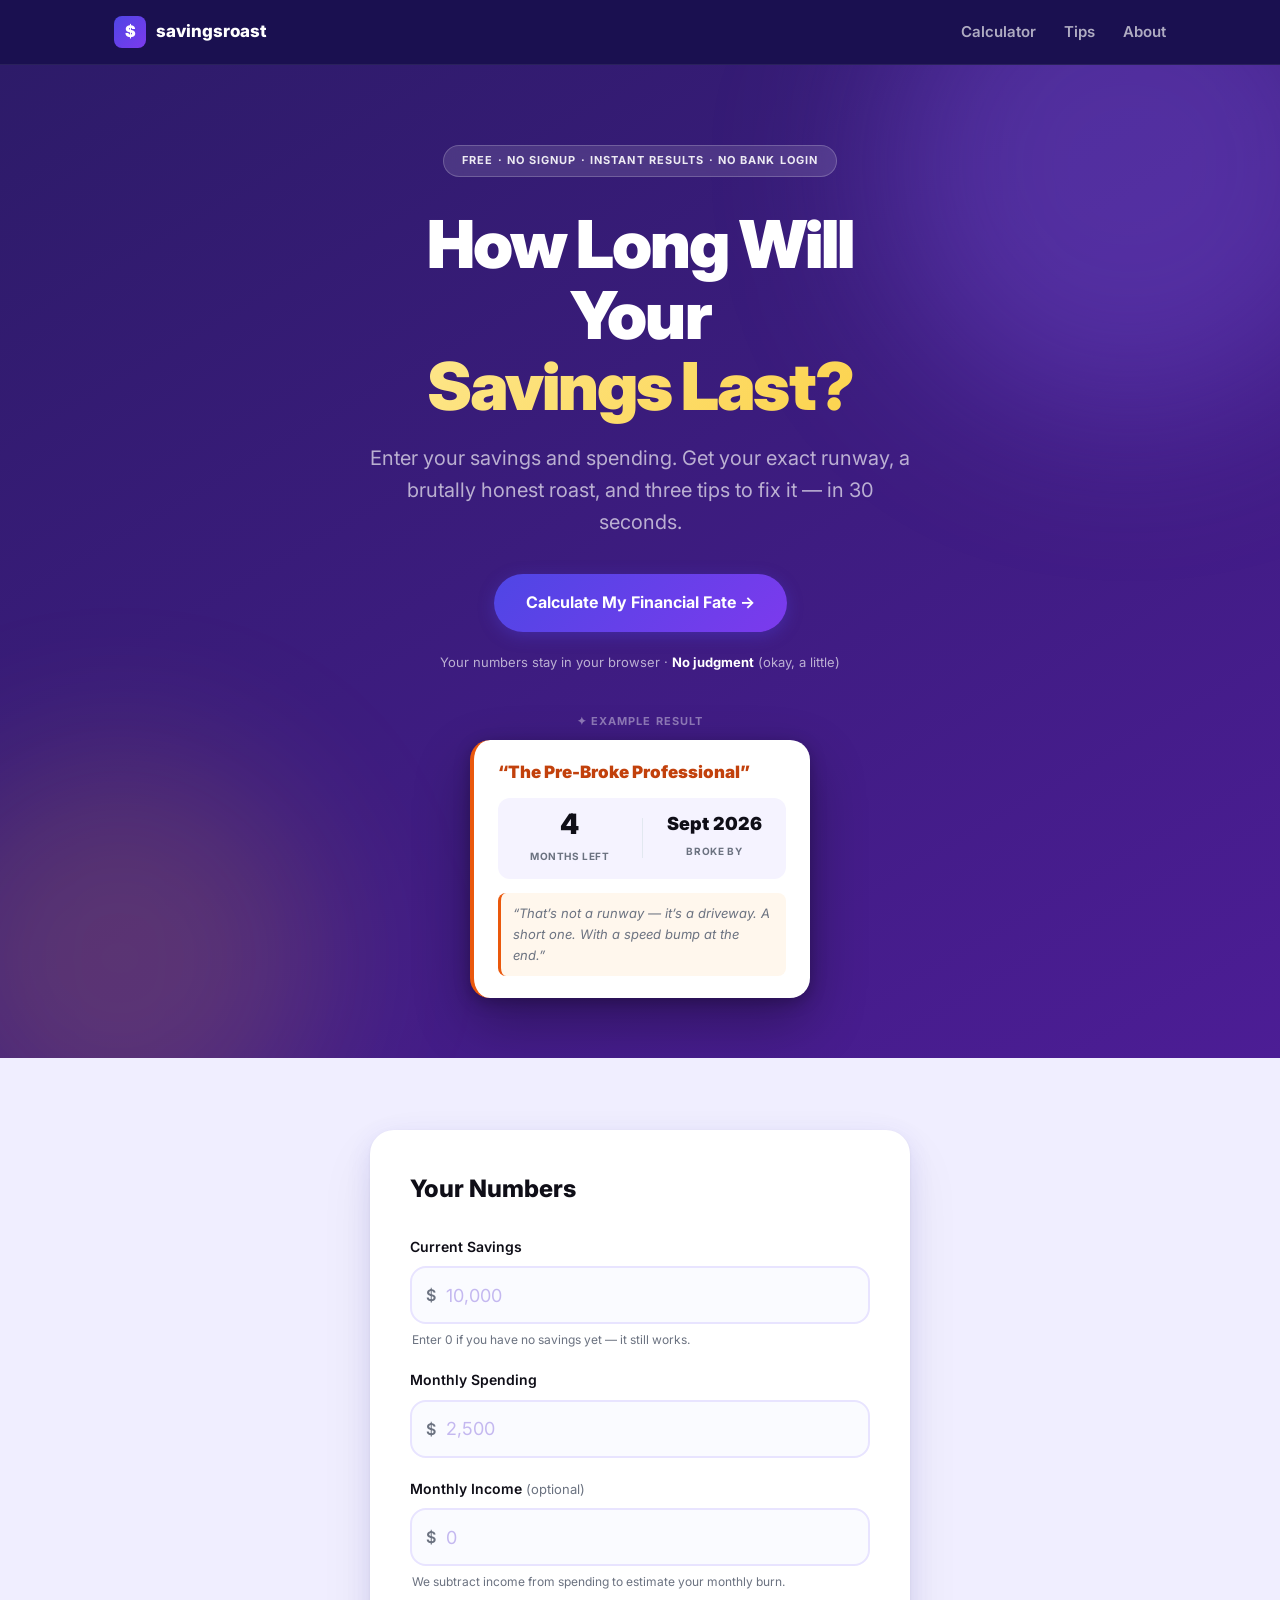
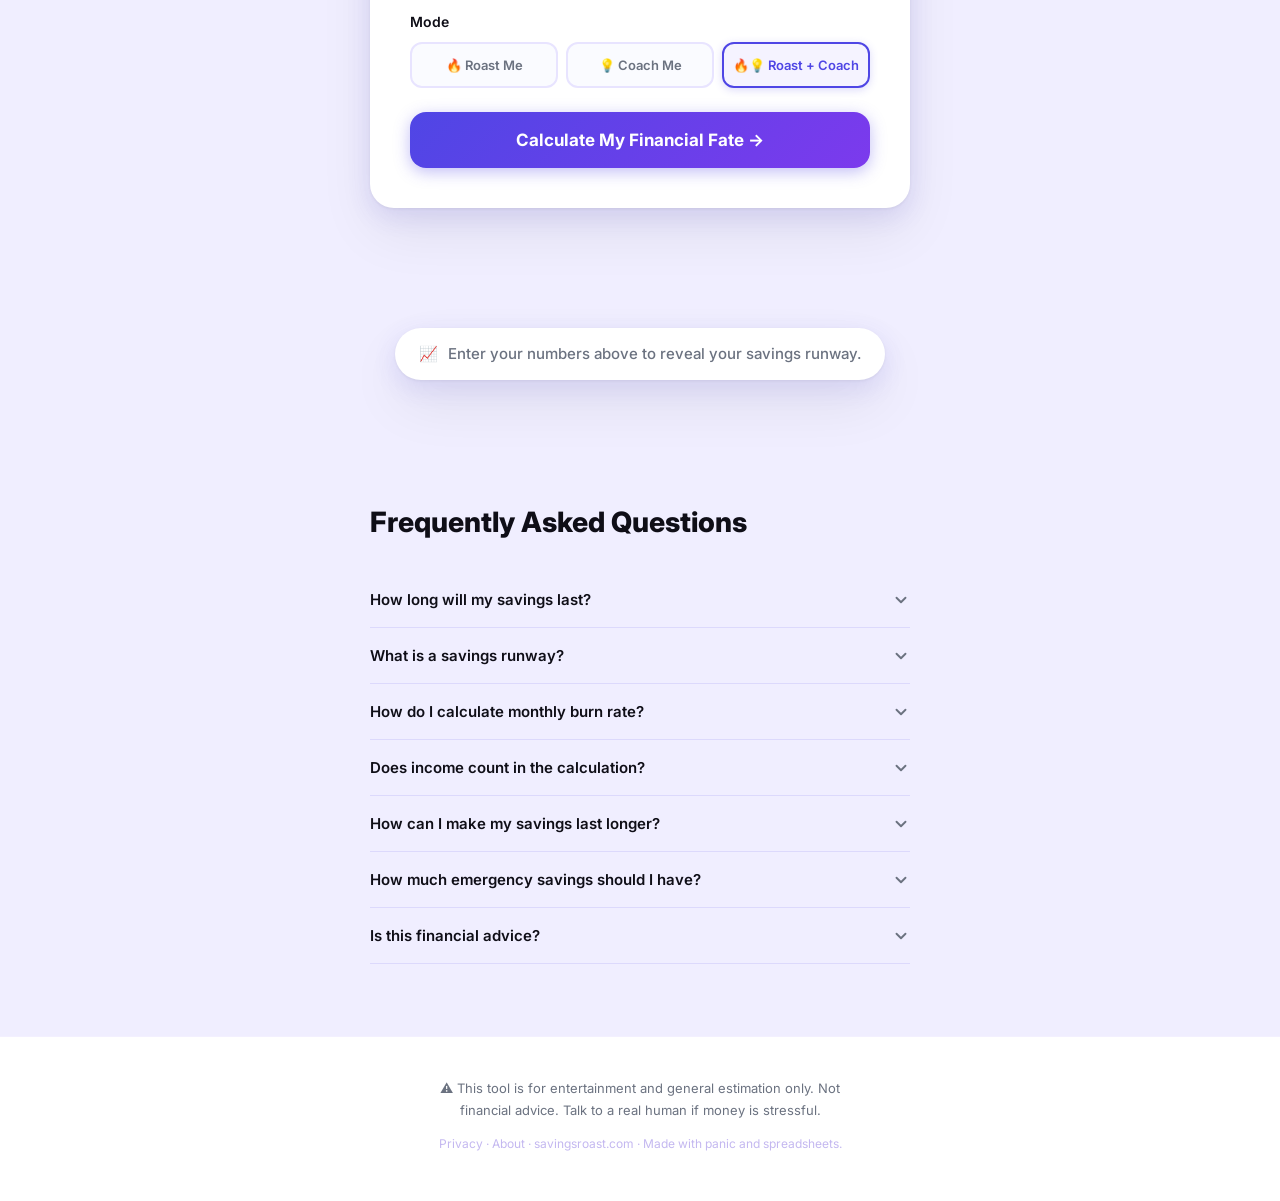
==== commit 31f411d4: "SEO FAQ static HTML, schema markup, skip link, focus states, trackEvent, aria-invalid" ====
--- a/index.html
+++ b/index.html
@@ -3,26 +3,133 @@
 <head>
   <meta charset="UTF-8">
   <meta name="viewport" content="width=device-width, initial-scale=1.0">
-  <title>How Long Will Your Savings Last? | Free Savings Runway Calculator</title>
-  <meta name="description" content="Find out exactly how long your savings will last. Enter your spending and income, get your runway, a spending nickname, a roast, and three tips to fix it. Free — no signup, no bank login.">
-  <meta property="og:title" content="How Long Will Your Savings Last?">
-  <meta property="og:description" content="Enter your numbers. Get your runway. Plus a roast you didn't ask for.">
+
+  <!-- SEO: title and description -->
+  <title>How Long Will My Savings Last? Free Savings Runway Calculator</title>
+  <meta name="description" content="Enter your savings, spending, and income to see how long your money will last. Get your savings runway, practical tips, and a funny financial roast. Free — no signup, no bank login.">
+
+  <!-- Open Graph -->
+  <meta property="og:title" content="How Long Will My Savings Last? Free Savings Runway Calculator">
+  <meta property="og:description" content="Enter your savings, spending, and income to see how long your money will last. Get your runway, practical tips, and a funny financial roast.">
   <meta property="og:type" content="website">
   <meta property="og:url" content="https://savingsroast.com">
   <meta property="og:image" content="https://savingsroast.com/og-image.png">
+
+  <!-- Twitter Card -->
   <meta name="twitter:card" content="summary_large_image">
-  <meta name="twitter:title" content="How Long Will Your Savings Last?">
+  <meta name="twitter:title" content="How Long Will My Savings Last?">
   <meta name="twitter:description" content="Enter your numbers. Get your runway. Plus a roast you didn't ask for.">
   <meta name="twitter:image" content="https://savingsroast.com/og-image.png">
+
   <link rel="canonical" href="https://savingsroast.com">
   <link rel="icon" type="image/svg+xml" href="favicon.svg">
+
+  <!-- Fonts -->
   <link rel="preconnect" href="https://fonts.googleapis.com">
   <link rel="preconnect" href="https://fonts.gstatic.com" crossorigin>
   <link href="https://fonts.googleapis.com/css2?family=Inter:wght@400;500;600;700;800;900&display=swap" rel="stylesheet">
+
   <link rel="stylesheet" href="style.css">
+
+  <!-- Google AdSense -->
   <script async src="https://pagead2.googlesyndication.com/pagead/js/adsbygoogle.js?client=ca-pub-2034224714901769" crossorigin="anonymous"></script>
+
+  <!-- Schema: WebApplication -->
+  <script type="application/ld+json">
+  {
+    "@context": "https://schema.org",
+    "@type": "WebApplication",
+    "name": "Savings Roast",
+    "url": "https://savingsroast.com",
+    "description": "Free savings runway calculator. Find out how long your savings will last based on your spending and income. Get a spending nickname, a funny roast, and practical money tips.",
+    "applicationCategory": "FinanceApplication",
+    "operatingSystem": "Any",
+    "browserRequirements": "Requires JavaScript",
+    "offers": {
+      "@type": "Offer",
+      "price": "0",
+      "priceCurrency": "USD"
+    },
+    "featureList": [
+      "Savings runway calculator",
+      "Monthly burn rate calculator",
+      "Financial roast generator",
+      "What-if spending simulator",
+      "Downloadable share card"
+    ]
+  }
+  </script>
+
+  <!-- Schema: FAQPage -->
+  <script type="application/ld+json">
+  {
+    "@context": "https://schema.org",
+    "@type": "FAQPage",
+    "mainEntity": [
+      {
+        "@type": "Question",
+        "name": "How long will my savings last?",
+        "acceptedAnswer": {
+          "@type": "Answer",
+          "text": "Your savings last as long as your monthly burn rate allows. Burn rate is monthly spending minus monthly income. Divide your total savings by that number to get your runway in months. For example, $10,000 in savings with a $1,000 monthly burn rate gives 10 months of runway. If income covers spending, your savings are stable indefinitely."
+        }
+      },
+      {
+        "@type": "Question",
+        "name": "What is a savings runway?",
+        "acceptedAnswer": {
+          "@type": "Answer",
+          "text": "A savings runway is the number of months your savings would last if your income and spending stayed the same. The term comes from startup finance, where founders track how many months of cash remain before running dry. Applied personally, knowing your runway turns a vague worry about money into a specific, actionable number."
+        }
+      },
+      {
+        "@type": "Question",
+        "name": "How do I calculate monthly burn rate?",
+        "acceptedAnswer": {
+          "@type": "Answer",
+          "text": "Monthly burn rate equals monthly spending minus monthly income. If you spend $3,000 per month and earn $1,500, your burn rate is $1,500. A positive burn rate means savings are shrinking each month. Zero or negative means income covers everything and savings are stable or growing."
+        }
+      },
+      {
+        "@type": "Question",
+        "name": "Does income count in the calculation?",
+        "acceptedAnswer": {
+          "@type": "Answer",
+          "text": "Yes. Income reduces your effective burn rate. If you spend $2,500 and earn $1,500 per month, only $1,000 actually comes from savings each month — not $2,500. If income matches or exceeds spending, your runway is indefinite at current levels."
+        }
+      },
+      {
+        "@type": "Question",
+        "name": "How can I make my savings last longer?",
+        "acceptedAnswer": {
+          "@type": "Answer",
+          "text": "Two levers: spend less or earn more. Quick wins include cancelling unused subscriptions, cooking at home more often, and setting an automatic savings transfer on payday. Even $200 per month less in spending meaningfully extends your runway. The What If section on this tool shows exactly how much each change would add."
+        }
+      },
+      {
+        "@type": "Question",
+        "name": "How much emergency savings should I have?",
+        "acceptedAnswer": {
+          "@type": "Answer",
+          "text": "The standard guideline is 3 to 6 months of living expenses in an accessible account. If you are self-employed, have dependants, or work in a less stable industry, aim for 6 to 12 months. Emergency savings should be separate from investment accounts and kept in a high-yield savings account for quick access."
+        }
+      },
+      {
+        "@type": "Question",
+        "name": "Is this financial advice?",
+        "acceptedAnswer": {
+          "@type": "Answer",
+          "text": "No. Savings Roast is a free estimation tool for general education and entertainment only. The calculation is simple arithmetic and does not account for inflation, investment returns, tax changes, or unexpected life events. For decisions involving significant money, please speak to a qualified financial advisor."
+        }
+      }
+    ]
+  }
+  </script>
 </head>
 <body>
+
+  <!-- Skip navigation for keyboard users -->
+  <a class="skip-link" href="#calculator">Skip to calculator</a>
 
   <div id="nav-root"></div>
   <script src="/nav.js"></script>
@@ -96,6 +203,7 @@
                 placeholder="2,500"
                 autocomplete="off"
                 aria-required="true"
+                aria-describedby="error-msg"
               >
             </div>
           </div>
@@ -129,7 +237,7 @@
             </div>
           </div>
 
-          <div id="error-msg" class="error-msg" role="alert" aria-live="polite"></div>
+          <div id="error-msg" class="error-msg" role="alert" aria-live="assertive"></div>
 
           <button type="submit" class="btn btn-primary btn-full">Calculate My Financial Fate &rarr;</button>
 
@@ -139,7 +247,7 @@
   </section>
 
   <!-- ===================== RESULTS ===================== -->
-  <section class="results-section" id="results" aria-live="polite" aria-atomic="true">
+  <section class="results-section" id="results" aria-live="polite" aria-atomic="false" aria-label="Your savings runway result">
     <div class="container">
 
       <div class="card result-card" id="result-card">
@@ -150,10 +258,17 @@
           <p class="result-headline" id="result-headline">Your savings will last about</p>
           <p class="result-duration" id="result-duration"></p>
           <span class="result-status-badge" id="result-status-badge"></span>
+          <div class="result-badge-wrap" id="result-badge-wrap">
+            <span class="result-badge-emoji" id="result-badge-emoji" aria-hidden="true"></span>
+            <div class="result-badge-text">
+              <span class="result-badge-rank-label">Your Rank</span>
+              <span class="result-badge-label" id="result-badge-label"></span>
+            </div>
+          </div>
         </div>
 
         <!-- Stats -->
-        <div class="stat-grid" id="stat-grid"></div>
+        <div class="stat-grid" id="stat-grid" aria-label="Key statistics"></div>
 
         <div class="divider"></div>
 
@@ -179,30 +294,110 @@
         <p class="watermark">savingsroast.com</p>
       </div>
 
-      <div class="share-row">
+      <div class="share-row" role="group" aria-label="Share your result">
         <button class="btn btn-secondary" id="copy-btn" onclick="copyResult()">&#128203; Copy My Result</button>
         <button class="btn btn-secondary" id="copy-roast-btn" onclick="copyRoast()">&#9988;&#65039; Copy the Roast</button>
         <button class="btn btn-secondary" id="tweet-btn" onclick="tweetResult()">&#128038; Tweet My Shame</button>
+        <button class="btn btn-secondary" onclick="copyLink()" aria-label="Copy link to savingsroast.com">&#128279; Copy Link</button>
+        <button class="btn btn-secondary" onclick="downloadShareCard()" aria-label="Download result as a shareable image card">&#11015;&#65039; Download Card</button>
         <button class="btn btn-outline" onclick="resetForm()">&#8617; Try Again</button>
+      </div>
+
+      <!-- What-If simulator -->
+      <div class="card whatif-card" id="whatif-section" style="display:none" aria-label="Savings runway simulator">
+        <h3 class="whatif-title">What If I Changed Things?</h3>
+        <p class="whatif-sub">See how small adjustments extend your runway.</p>
+        <div class="whatif-grid" id="whatif-grid"></div>
       </div>
 
     </div>
   </section>
 
   <!-- ===================== CALC PROMPT ===================== -->
-  <div class="calc-prompt" id="calc-prompt">
+  <div class="calc-prompt" id="calc-prompt" aria-hidden="true">
     <div class="calc-prompt-inner">
-      <span>&#128200;</span>
+      <span aria-hidden="true">&#128200;</span>
       <span>Enter your numbers above to reveal your savings runway.</span>
     </div>
   </div>
 
   <!-- ===================== FAQ ===================== -->
+  <!-- Static HTML so search engines can index content without JavaScript -->
   <section class="faq-section" id="faq">
     <div class="container">
-      <h2>FAQ</h2>
-      <div class="faq-list" id="faq-list">
-        <!-- injected by JS -->
+      <h2>Frequently Asked Questions</h2>
+      <div class="faq-list">
+
+        <div class="faq-item" id="faq-0">
+          <button class="faq-question" aria-expanded="false" aria-controls="faq-answer-0" onclick="toggleFAQ(0)">
+            How long will my savings last?
+            <svg class="faq-chevron" viewBox="0 0 24 24" fill="none" stroke="currentColor" stroke-width="2.5" stroke-linecap="round" stroke-linejoin="round" aria-hidden="true"><polyline points="6 9 12 15 18 9"/></svg>
+          </button>
+          <div class="faq-answer" id="faq-answer-0" role="region" aria-labelledby="faq-0">
+            Your savings last as long as your monthly burn rate allows. Burn rate is monthly spending minus monthly income. Divide your total savings by that number to get your runway in months. For example, $10,000 in savings with a $1,000 monthly burn rate gives you 10 months. If your income covers your spending, your savings are stable indefinitely at current rates.
+          </div>
+        </div>
+
+        <div class="faq-item" id="faq-1">
+          <button class="faq-question" aria-expanded="false" aria-controls="faq-answer-1" onclick="toggleFAQ(1)">
+            What is a savings runway?
+            <svg class="faq-chevron" viewBox="0 0 24 24" fill="none" stroke="currentColor" stroke-width="2.5" stroke-linecap="round" stroke-linejoin="round" aria-hidden="true"><polyline points="6 9 12 15 18 9"/></svg>
+          </button>
+          <div class="faq-answer" id="faq-answer-1" role="region" aria-labelledby="faq-1">
+            A savings runway is the number of months your savings would last if your income and spending stayed the same. The term comes from startup finance, where founders count how many months of cash remain before running dry. Applied to personal finance, knowing your runway turns a vague worry about money into a specific, actionable number.
+          </div>
+        </div>
+
+        <div class="faq-item" id="faq-2">
+          <button class="faq-question" aria-expanded="false" aria-controls="faq-answer-2" onclick="toggleFAQ(2)">
+            How do I calculate monthly burn rate?
+            <svg class="faq-chevron" viewBox="0 0 24 24" fill="none" stroke="currentColor" stroke-width="2.5" stroke-linecap="round" stroke-linejoin="round" aria-hidden="true"><polyline points="6 9 12 15 18 9"/></svg>
+          </button>
+          <div class="faq-answer" id="faq-answer-2" role="region" aria-labelledby="faq-2">
+            Monthly burn rate = monthly spending minus monthly income. If you spend $3,000 per month and earn $1,500, your burn rate is $1,500. A positive burn rate means savings are shrinking each month. Zero or negative means income covers everything and savings are stable or growing.
+          </div>
+        </div>
+
+        <div class="faq-item" id="faq-3">
+          <button class="faq-question" aria-expanded="false" aria-controls="faq-answer-3" onclick="toggleFAQ(3)">
+            Does income count in the calculation?
+            <svg class="faq-chevron" viewBox="0 0 24 24" fill="none" stroke="currentColor" stroke-width="2.5" stroke-linecap="round" stroke-linejoin="round" aria-hidden="true"><polyline points="6 9 12 15 18 9"/></svg>
+          </button>
+          <div class="faq-answer" id="faq-answer-3" role="region" aria-labelledby="faq-3">
+            Yes. Income reduces your effective burn rate. If you spend $2,500 and earn $1,500 per month, only $1,000 actually comes from savings each month — not $2,500. If income matches or exceeds spending, your runway is indefinite at current levels. Add any regular monthly income you receive for a more accurate result.
+          </div>
+        </div>
+
+        <div class="faq-item" id="faq-4">
+          <button class="faq-question" aria-expanded="false" aria-controls="faq-answer-4" onclick="toggleFAQ(4)">
+            How can I make my savings last longer?
+            <svg class="faq-chevron" viewBox="0 0 24 24" fill="none" stroke="currentColor" stroke-width="2.5" stroke-linecap="round" stroke-linejoin="round" aria-hidden="true"><polyline points="6 9 12 15 18 9"/></svg>
+          </button>
+          <div class="faq-answer" id="faq-answer-4" role="region" aria-labelledby="faq-4">
+            Two levers: spend less or earn more. Quick wins include cancelling unused subscriptions, cooking at home more often, and setting an automatic savings transfer on payday. Even $200 per month less in spending meaningfully extends your runway. The What If section below your result shows exactly how much each change would add.
+          </div>
+        </div>
+
+        <div class="faq-item" id="faq-5">
+          <button class="faq-question" aria-expanded="false" aria-controls="faq-answer-5" onclick="toggleFAQ(5)">
+            How much emergency savings should I have?
+            <svg class="faq-chevron" viewBox="0 0 24 24" fill="none" stroke="currentColor" stroke-width="2.5" stroke-linecap="round" stroke-linejoin="round" aria-hidden="true"><polyline points="6 9 12 15 18 9"/></svg>
+          </button>
+          <div class="faq-answer" id="faq-answer-5" role="region" aria-labelledby="faq-5">
+            The standard guideline is 3 to 6 months of living expenses in an accessible account. If you are self-employed, have dependants, or work in a less stable industry, aim for 6 to 12 months. Emergency savings should be separate from investment accounts and kept in a high-yield savings account for quick access without penalties.
+          </div>
+        </div>
+
+        <div class="faq-item" id="faq-6">
+          <button class="faq-question" aria-expanded="false" aria-controls="faq-answer-6" onclick="toggleFAQ(6)">
+            Is this financial advice?
+            <svg class="faq-chevron" viewBox="0 0 24 24" fill="none" stroke="currentColor" stroke-width="2.5" stroke-linecap="round" stroke-linejoin="round" aria-hidden="true"><polyline points="6 9 12 15 18 9"/></svg>
+          </button>
+          <div class="faq-answer" id="faq-answer-6" role="region" aria-labelledby="faq-6">
+            No. Savings Roast is a free estimation tool for general education and entertainment only. The calculation is simple arithmetic and does not account for inflation, investment returns, tax changes, or unexpected life events. For decisions involving significant money, please speak to a qualified financial advisor.
+          </div>
+        </div>
+
       </div>
     </div>
   </section>
--- a/style.css
+++ b/style.css
@@ -40,6 +40,79 @@
   --radius-pill: 999px;
   --font: 'Inter', -apple-system, BlinkMacSystemFont, 'Segoe UI', sans-serif;
   --transition: 0.2s ease;
+}
+
+/* ============================================================
+   SKIP LINK  (accessibility — keyboard users)
+   ============================================================ */
+.skip-link {
+  position: absolute;
+  left: -9999px;
+  top: auto;
+  width: 1px;
+  height: 1px;
+  overflow: hidden;
+  text-decoration: none;
+}
+
+.skip-link:focus {
+  position: fixed;
+  top: 10px;
+  left: 10px;
+  width: auto;
+  height: auto;
+  padding: 10px 20px;
+  background: var(--accent);
+  color: #FFFFFF;
+  font-family: var(--font);
+  font-size: 15px;
+  font-weight: 700;
+  border-radius: 8px;
+  z-index: 10000;
+  outline: 3px solid #FFFFFF;
+  outline-offset: 2px;
+}
+
+/* ============================================================
+   FOCUS STATES  (keyboard navigation)
+   ============================================================ */
+
+/* Remove browser default, apply our own */
+*:focus { outline: none; }
+
+*:focus-visible {
+  outline: 3px solid var(--accent);
+  outline-offset: 2px;
+  border-radius: 4px;
+}
+
+/* Buttons on dark backgrounds (hero) */
+.hero .btn:focus-visible {
+  outline-color: #FCD34D;
+}
+
+/* Form inputs — use the existing ring style already in place */
+.input-wrapper input:focus-visible {
+  outline: none; /* ring handled by box-shadow in input styles */
+}
+
+/* Mode toggle buttons */
+.mode-btn:focus-visible {
+  outline: 3px solid var(--accent);
+  outline-offset: 3px;
+}
+
+/* FAQ questions */
+.faq-question:focus-visible {
+  outline: 3px solid var(--accent);
+  outline-offset: 4px;
+  border-radius: 6px;
+}
+
+/* Share row buttons */
+.share-row .btn:focus-visible {
+  outline: 3px solid var(--accent);
+  outline-offset: 3px;
 }
 
 /* ============================================================
@@ -769,6 +842,53 @@
 .result-card[data-severity="good"]    .result-status-badge { background: #F0FDF4; color: #15803D; }
 
 /* ============================================================
+   RESULT CARD — BADGE / RANK
+   ============================================================ */
+.result-badge-wrap {
+  display: flex;
+  align-items: center;
+  gap: 16px;
+  margin-top: 16px;
+  padding: 16px 20px;
+  background: var(--bg-section);
+  border-radius: var(--radius-md);
+  border: 2px solid #E8E4FF;
+  width: 100%;
+}
+
+/* Severity colours on the badge */
+.result-card[data-severity="danger"]  .result-badge-wrap { background: #FEF2F2; border-color: rgba(220,38,38,0.25); }
+.result-card[data-severity="caution"] .result-badge-wrap { background: #FFF7ED; border-color: rgba(234,88,12,0.25); }
+.result-card[data-severity="good"]    .result-badge-wrap { background: #F0FDF4; border-color: rgba(22,163,74,0.25); }
+
+.result-badge-emoji {
+  font-size: 40px;
+  line-height: 1;
+  flex-shrink: 0;
+}
+
+.result-badge-text {
+  display: flex;
+  flex-direction: column;
+  gap: 2px;
+}
+
+.result-badge-rank-label {
+  font-size: 10px;
+  font-weight: 700;
+  text-transform: uppercase;
+  letter-spacing: 0.1em;
+  color: var(--text-dark-muted);
+}
+
+.result-badge-label {
+  font-size: 20px;
+  font-weight: 900;
+  color: var(--text-dark);
+  line-height: 1.2;
+}
+
+/* ============================================================
    RESULT CARD — COACH BLOCK
    ============================================================ */
 #coach-block {
@@ -804,6 +924,65 @@
   padding-top: 16px;
   border-top: 1px solid #F3F0FF;
 }
+
+/* ============================================================
+   WHAT-IF SIMULATOR
+   ============================================================ */
+.whatif-card {
+  margin-top: 20px;
+}
+
+.whatif-title {
+  font-size: 20px;
+  font-weight: 800;
+  color: var(--text-dark);
+  margin-bottom: 6px;
+}
+
+.whatif-sub {
+  font-size: 14px;
+  color: var(--text-dark-muted);
+  margin-bottom: 18px;
+}
+
+.whatif-grid {
+  display: grid;
+  grid-template-columns: 1fr 1fr;
+  gap: 10px;
+}
+
+@media (max-width: 400px) {
+  .whatif-grid { grid-template-columns: 1fr; }
+}
+
+.whatif-item {
+  display: flex;
+  flex-direction: column;
+  gap: 5px;
+  padding: 14px 16px;
+  background: #F8FAFC;
+  border-radius: var(--radius-sm);
+  border-left: 3px solid #E2E8F0;
+}
+
+.whatif-item--positive {
+  background: #F0FDF4;
+  border-left-color: var(--accent-gentle);
+}
+
+.whatif-label {
+  font-size: 13px;
+  font-weight: 600;
+  color: var(--text-dark-muted);
+}
+
+.whatif-impact {
+  font-size: 15px;
+  font-weight: 700;
+  color: var(--text-dark);
+}
+
+.whatif-item--positive .whatif-impact { color: #15803D; }
 
 /* ============================================================
    CALC PROMPT  (shows before calculation)
